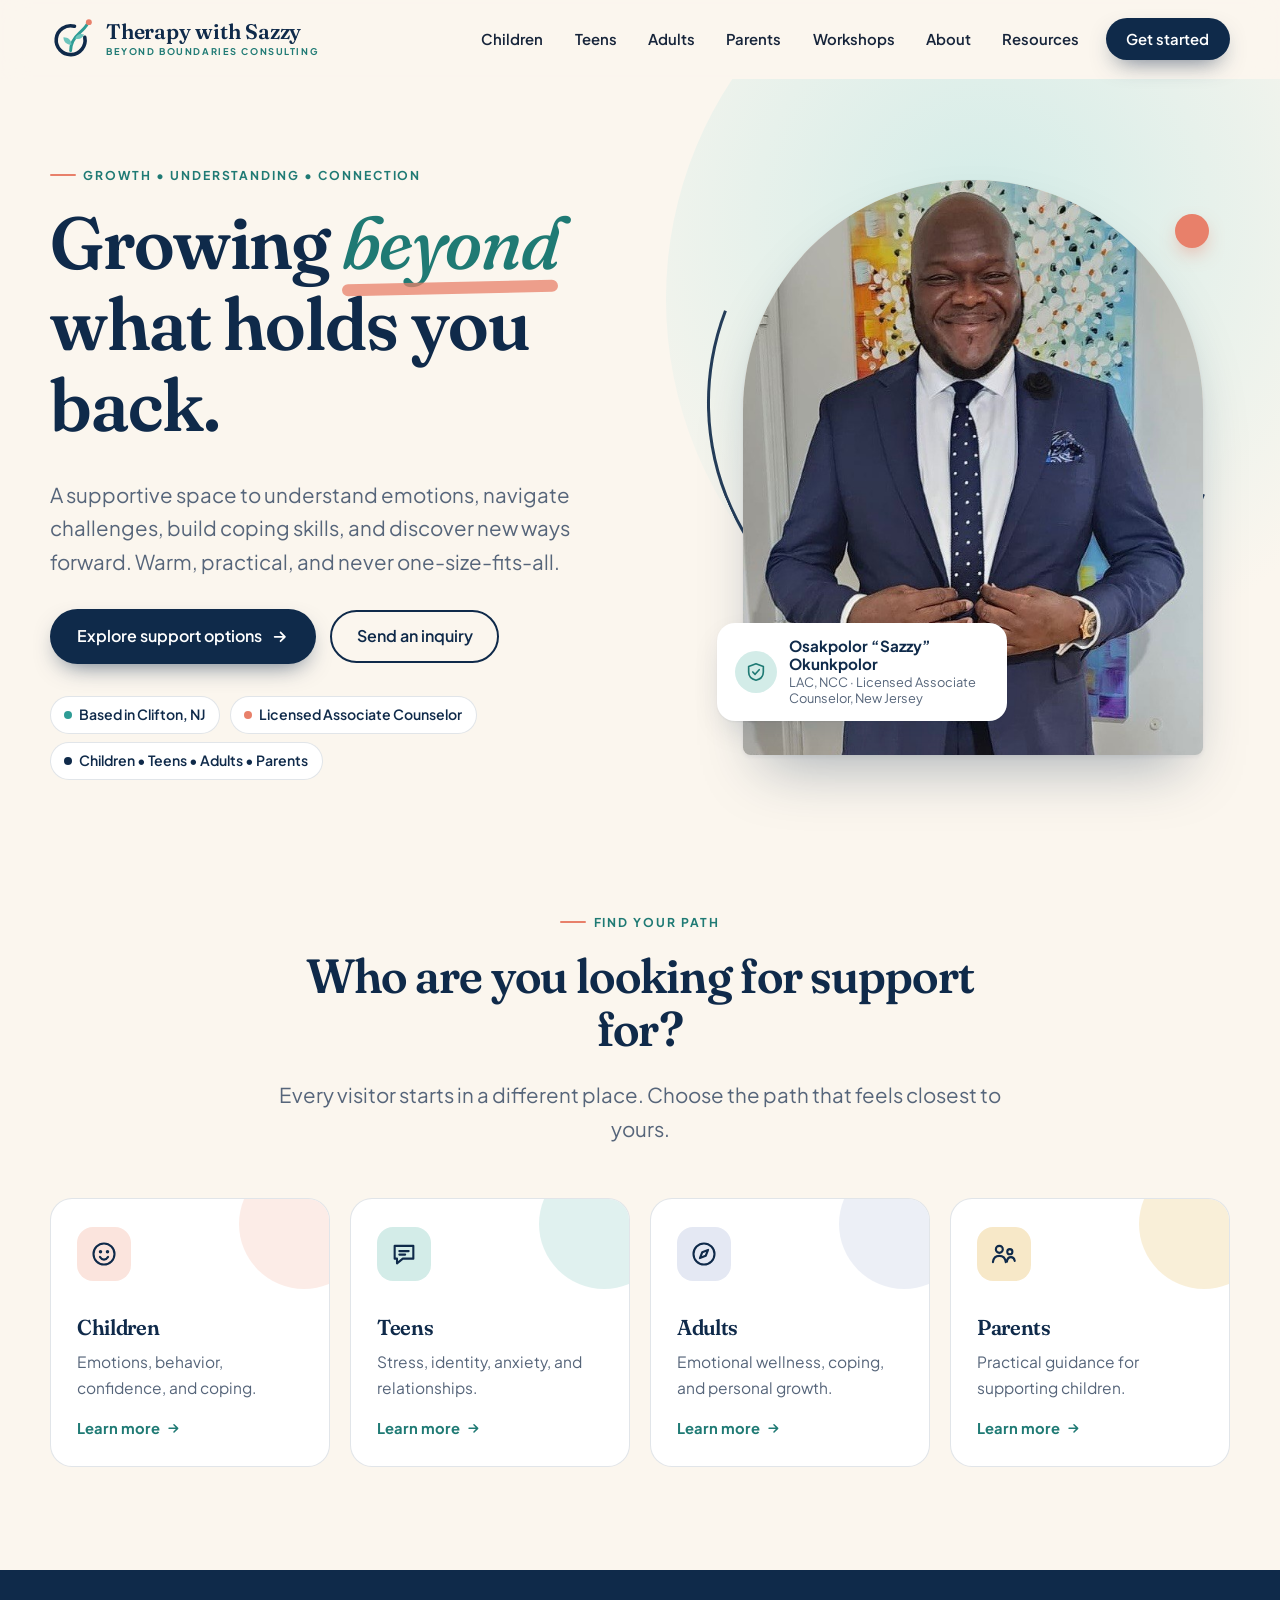
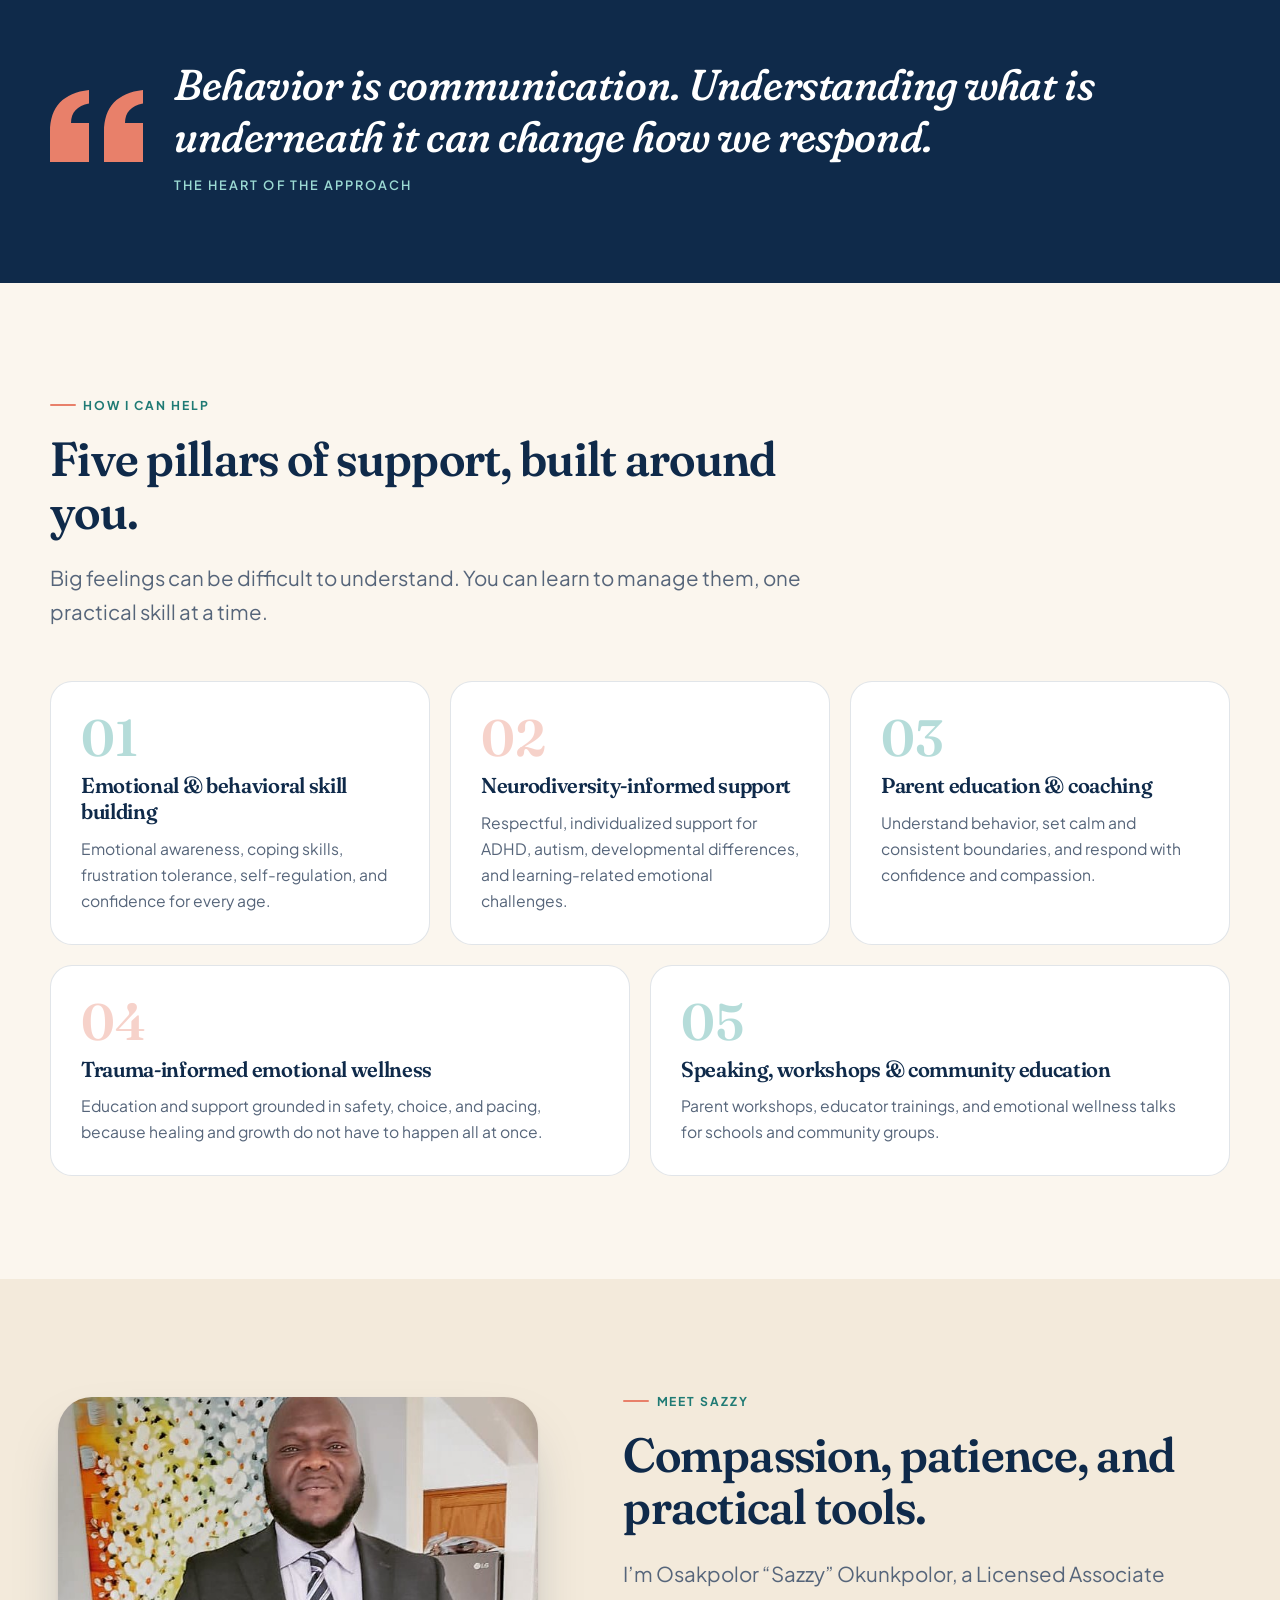
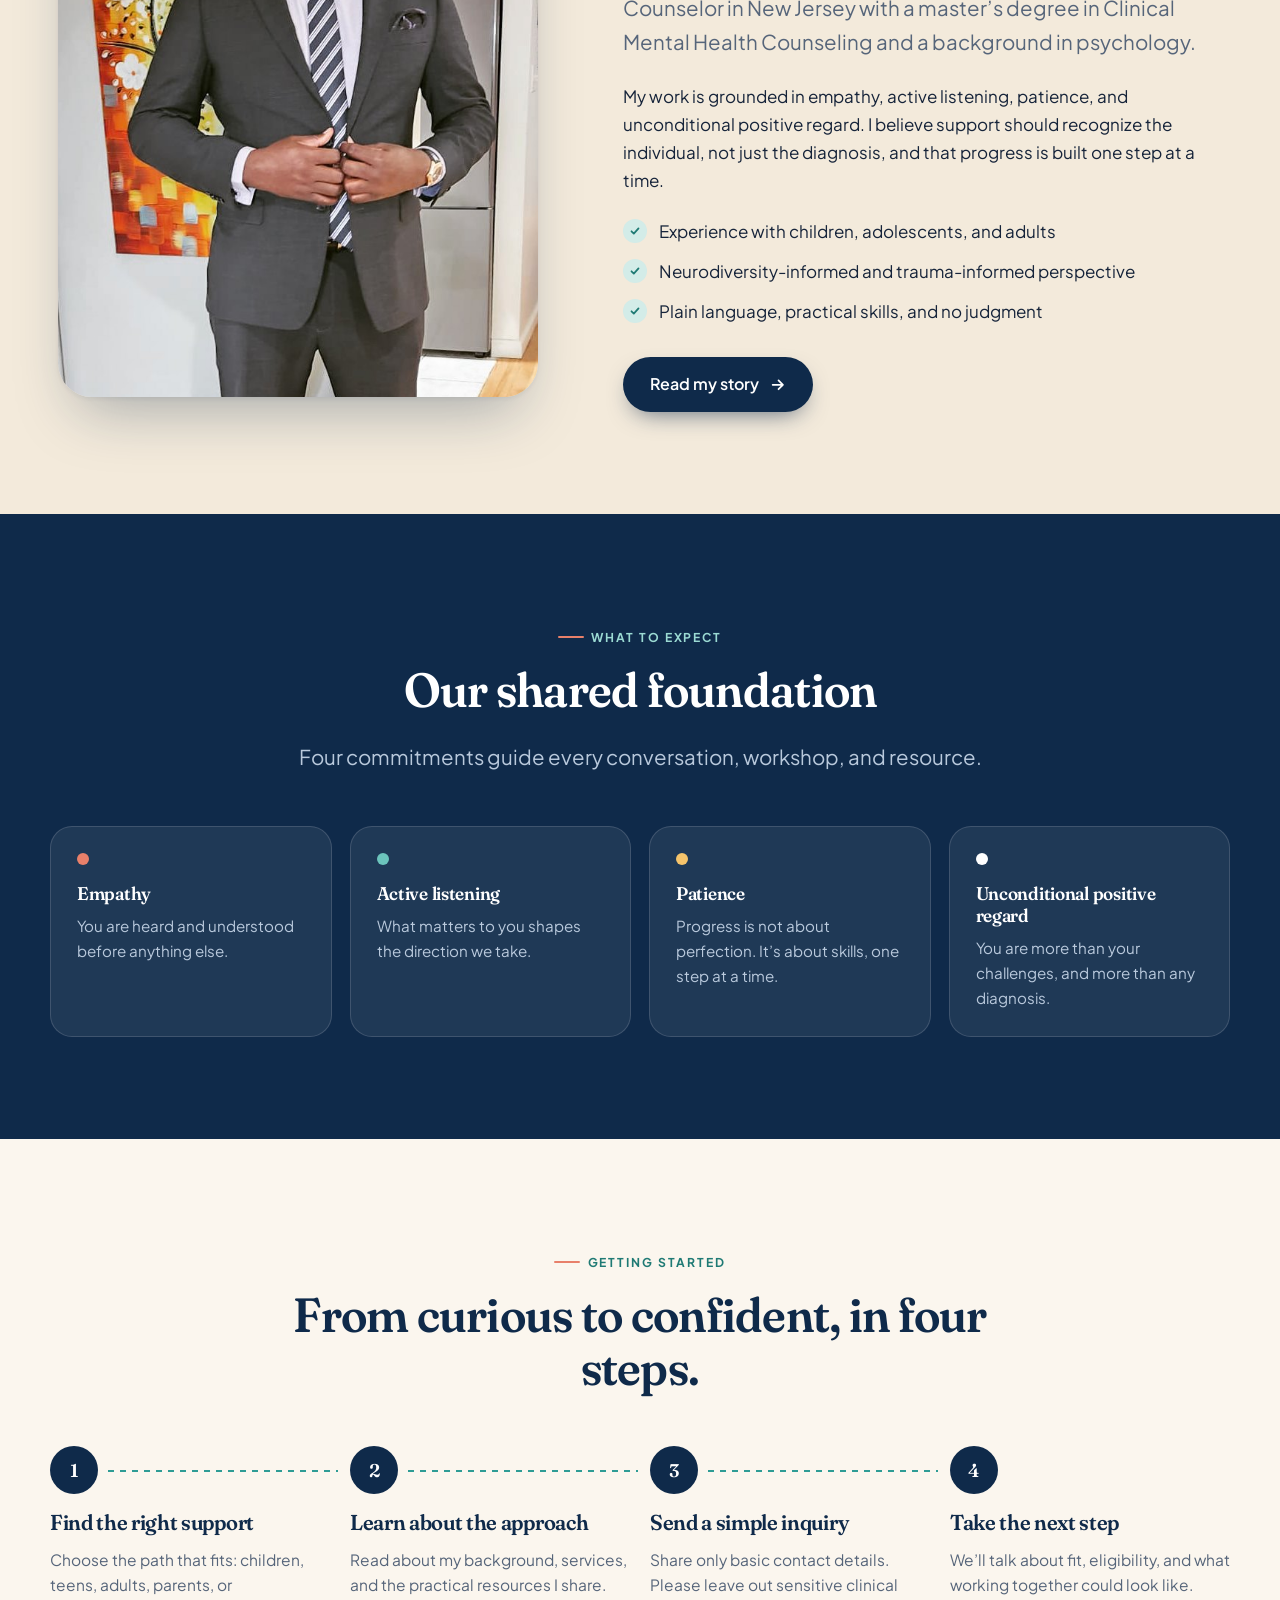
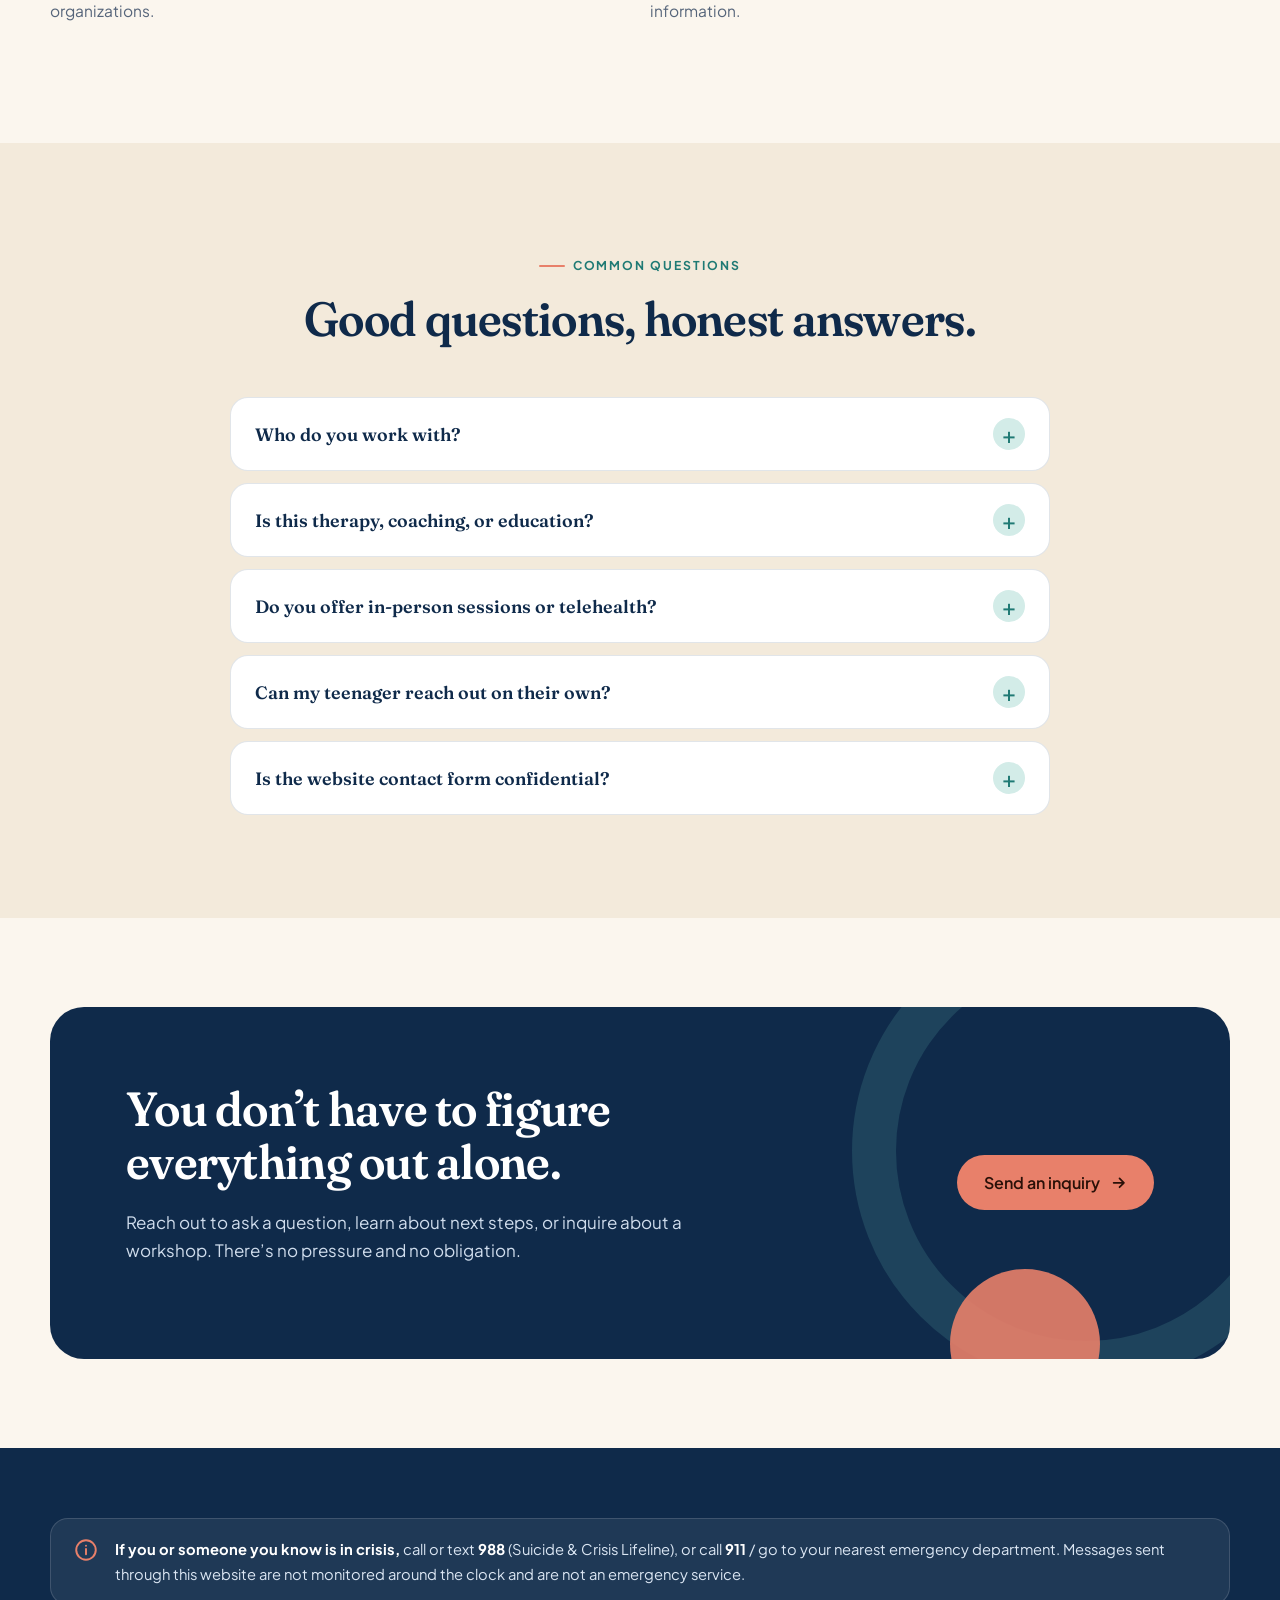
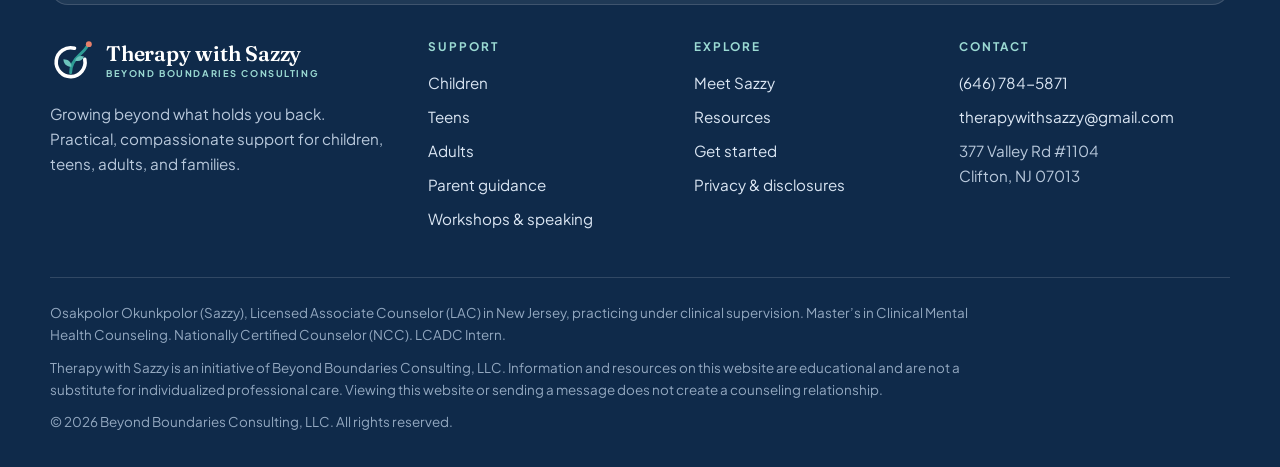
==== index.html @ 8f7264b0 "Initial site for Therapy with Sazzy Co-Authored-By: Claude Sonnet 5.5 <noreply@anthropic.com>" ====
<!doctype html>
<html lang="en">
<head>
<meta charset="utf-8">
<meta name="viewport" content="width=device-width,initial-scale=1">
<title>Therapy with Sazzy | Counseling & Emotional Wellness Support in New Jersey</title>
<meta name="description" content="Therapy with Sazzy offers warm, practical emotional wellness support for children, teens, adults, and parents in Clifton, New Jersey. Growing beyond what holds you back.">
<meta name="theme-color" content="#0F2A4A">
<link rel="canonical" href="https://therapywithsazzy.com/">
<meta property="og:type" content="website">
<meta property="og:site_name" content="Therapy with Sazzy">
<meta property="og:title" content="Therapy with Sazzy | Counseling & Emotional Wellness Support in New Jersey">
<meta property="og:description" content="Therapy with Sazzy offers warm, practical emotional wellness support for children, teens, adults, and parents in Clifton, New Jersey. Growing beyond what holds you back.">
<meta property="og:url" content="https://therapywithsazzy.com/">
<meta property="og:image" content="https://therapywithsazzy.com/assets/img/og-image.jpg">
<meta name="twitter:card" content="summary_large_image">
<link rel="icon" href="/favicon.svg" type="image/svg+xml">
<link rel="icon" href="/favicon.ico" sizes="48x48">
<link rel="apple-touch-icon" href="/assets/logo/apple-touch-icon.png">
<link rel="manifest" href="/site.webmanifest">
<link rel="preconnect" href="https://fonts.googleapis.com">
<link rel="preconnect" href="https://fonts.gstatic.com" crossorigin>
<link href="https://fonts.googleapis.com/css2?family=Fraunces:ital,opsz,wght,SOFT@0,9..144,500;0,9..144,600;1,9..144,500&family=Plus+Jakarta+Sans:wght@400;500;600;700&display=swap" rel="stylesheet">
<script>document.documentElement.classList.add("js")</script>
<link rel="stylesheet" href="/css/style.css">
<script type="application/ld+json">{
 "@context": "https://schema.org",
 "@type": "ProfessionalService",
 "name": "Therapy with Sazzy",
 "alternateName": "Beyond Boundaries Consulting, LLC",
 "url": "https://therapywithsazzy.com",
 "telephone": "+1-646-784-5871",
 "email": "therapywithsazzy@gmail.com",
 "description": "Counseling-informed emotional wellness support, parent guidance, and workshops for children, teens, adults, and families in New Jersey.",
 "address": {
  "@type": "PostalAddress",
  "streetAddress": "377 Valley Rd #1104",
  "addressLocality": "Clifton",
  "addressRegion": "NJ",
  "postalCode": "07013",
  "addressCountry": "US"
 },
 "areaServed": "New Jersey"
}</script>
</head>
<body>
<a class="skip" href="#main">Skip to content</a>
<header class="site-header">
  <div class="wrap nav">
    <a class="brand" href="/" aria-label="Therapy with Sazzy — home"><svg viewBox="0 0 64 64" aria-hidden="true"><path d="M50.6 29.6 A21 21 0 1 1 35.6 13.5" fill="none" stroke="currentColor" stroke-width="5.2" stroke-linecap="round"/><path d="M30 49 C30 39 34 31 43 23 C48 18.5 52 14.5 55 9" fill="none" stroke="#2E9C95" stroke-width="4.2" stroke-linecap="round"/><path d="M31.2 40.5 C24 40.5 19.5 36 19.5 29.5 C26.5 29.5 31.2 33.5 31.2 40.5Z" fill="#6CC4BC"/><path d="M36.5 31.5 C43 33 47.5 31 49.5 25.5 C43.5 23.5 38.5 25.5 36.5 31.5Z" fill="#6CC4BC"/><circle cx="56.5" cy="7.5" r="4.3" fill="#E8806A"/></svg><span class="brand-text"><span class="brand-name">Therapy with Sazzy</span><span class="brand-sub">Beyond Boundaries Consulting</span></span></a>
    <button class="menu-btn" aria-expanded="false" aria-controls="nav-links" aria-label="Open menu"><span></span><span></span><span></span></button>
    <ul class="nav-links" id="nav-links"><li><a href="/children.html">Children</a></li><li><a href="/teens.html">Teens</a></li><li><a href="/adults.html">Adults</a></li><li><a href="/parents.html">Parents</a></li><li><a href="/workshops.html">Workshops</a></li><li><a href="/about.html">About</a></li><li><a href="/resources.html">Resources</a></li><li><a class="btn btn-primary" href="/get-started.html">Get started</a></li></ul>
  </div>
</header>
<main id="main">
<section class="hero"><div class="wrap hero-grid">
  <div>
    <span class="eyebrow">Growth &bull; Understanding &bull; Connection</span>
    <h1>Growing <em class="hl">beyond</em> what holds you back.</h1>
    <p class="lead">A supportive space to understand emotions, navigate challenges, build coping skills, and discover new ways forward. Warm, practical, and never one-size-fits-all.</p>
    <div class="cta-row"><a class="btn btn-primary" href="#who">Explore support options <svg viewBox="0 0 24 24" fill="none" stroke="currentColor" stroke-width="2.4" stroke-linecap="round" stroke-linejoin="round" aria-hidden="true"><path d="M5 12h14M13 6l6 6-6 6"/></svg></a><a class="btn btn-ghost" href="/get-started.html">Send an inquiry</a></div>
    <div class="audience-line"><span class="chip"><i></i>Based in Clifton, NJ</span><span class="chip"><i></i>Licensed Associate Counselor</span><span class="chip"><i></i>Children &bull; Teens &bull; Adults &bull; Parents</span></div>
  </div>
  <div class="hero-art reveal">
    <div class="ring-deco"></div><div class="dot-deco"></div>
    <div class="arch"><img src="/assets/img/sazzy-portrait.jpg" width="597" height="759" alt="Sazzy, smiling warmly in a navy suit and polka-dot tie" fetchpriority="high"></div>
    <div class="float-card"><div class="badge"><svg viewBox="0 0 24 24" fill="none" stroke="currentColor" stroke-width="1.8" stroke-linecap="round" stroke-linejoin="round" aria-hidden="true"><path d="M12 3l8 3v6c0 4.5-3.2 7.8-8 9-4.8-1.2-8-4.5-8-9V6z"/><path d="M8.5 12l2.5 2.5 4.5-5"/></svg></div><div><strong>Osakpolor &ldquo;Sazzy&rdquo; Okunkpolor</strong><span>LAC, NCC &middot; Licensed Associate Counselor, New Jersey</span></div></div>
  </div>
</div></section>

<section class="section" id="who" style="padding-top:20px"><div class="wrap">
  <div class="section-head center reveal"><span class="eyebrow">Find your path</span><h2>Who are you looking for support for?</h2><p class="lead">Every visitor starts in a different place. Choose the path that feels closest to yours.</p></div>
  <div class="path-grid">
    <a class="path-card reveal" href="/children.html" style="--c:#fbe4dd"><div class="ic"><svg viewBox="0 0 24 24" fill="none" stroke="currentColor" stroke-width="1.8" stroke-linecap="round" stroke-linejoin="round" aria-hidden="true"><circle cx="12" cy="12" r="9"/><path d="M8.5 14.5c1 1.6 2.2 2.3 3.5 2.3s2.5-.7 3.5-2.3"/><circle cx="9" cy="10" r=".6" fill="currentColor"/><circle cx="15" cy="10" r=".6" fill="currentColor"/></svg></div><h3>Children</h3><p>Emotions, behavior, confidence, and coping.</p><span class="more">Learn more <svg viewBox="0 0 24 24" fill="none" stroke="currentColor" stroke-width="2.4" stroke-linecap="round" stroke-linejoin="round" aria-hidden="true"><path d="M5 12h14M13 6l6 6-6 6"/></svg></span></a>
    <a class="path-card reveal" style="--c:#d3ece8;--d:.08s" href="/teens.html"><div class="ic"><svg viewBox="0 0 24 24" fill="none" stroke="currentColor" stroke-width="1.8" stroke-linecap="round" stroke-linejoin="round" aria-hidden="true"><path d="M4 5h16v11H11l-5 4v-4H4z"/><path d="M8 9.5h8M8 12.5h5"/></svg></div><h3>Teens</h3><p>Stress, identity, anxiety, and relationships.</p><span class="more">Learn more <svg viewBox="0 0 24 24" fill="none" stroke="currentColor" stroke-width="2.4" stroke-linecap="round" stroke-linejoin="round" aria-hidden="true"><path d="M5 12h14M13 6l6 6-6 6"/></svg></span></a>
    <a class="path-card reveal" style="--c:#e4e8f3;--d:.16s" href="/adults.html"><div class="ic"><svg viewBox="0 0 24 24" fill="none" stroke="currentColor" stroke-width="1.8" stroke-linecap="round" stroke-linejoin="round" aria-hidden="true"><circle cx="12" cy="12" r="9"/><path d="M15.5 8.5l-2 5-5 2 2-5z"/></svg></div><h3>Adults</h3><p>Emotional wellness, coping, and personal growth.</p><span class="more">Learn more <svg viewBox="0 0 24 24" fill="none" stroke="currentColor" stroke-width="2.4" stroke-linecap="round" stroke-linejoin="round" aria-hidden="true"><path d="M5 12h14M13 6l6 6-6 6"/></svg></span></a>
    <a class="path-card reveal" style="--c:#f7e8c8;--d:.24s" href="/parents.html"><div class="ic"><svg viewBox="0 0 24 24" fill="none" stroke="currentColor" stroke-width="1.8" stroke-linecap="round" stroke-linejoin="round" aria-hidden="true"><circle cx="8" cy="8" r="3"/><circle cx="17" cy="10" r="2.2"/><path d="M2.5 19c.4-3.4 2.6-5.4 5.5-5.4s5.1 2 5.5 5.4M14.5 18.5c.3-2.3 1.5-3.8 3.5-3.8 1.6 0 2.8 1 3.2 3.2"/></svg></div><h3>Parents</h3><p>Practical guidance for supporting children.</p><span class="more">Learn more <svg viewBox="0 0 24 24" fill="none" stroke="currentColor" stroke-width="2.4" stroke-linecap="round" stroke-linejoin="round" aria-hidden="true"><path d="M5 12h14M13 6l6 6-6 6"/></svg></span></a>
  </div>
</div></section>

<section class="quote-band"><div class="wrap reveal"><svg class="q" viewBox="0 0 64 48" fill="currentColor" aria-hidden="true"><path d="M0 48V28C0 11 9 2 26 0v9c-8 1.5-12 6-12 13h12v26zM36 48V28C36 11 45 2 62 0v9c-8 1.5-12 6-12 13h12v26z"/></svg><div><blockquote>Behavior is communication. Understanding what is underneath it can change how we respond.</blockquote><cite>The heart of the approach</cite></div></div></section>

<section class="section"><div class="wrap">
  <div class="section-head reveal"><span class="eyebrow">How I can help</span><h2>Five pillars of support, built around you.</h2><p class="lead">Big feelings can be difficult to understand. You can learn to manage them, one practical skill at a time.</p></div>
  <div class="pillars">
    <div class="pillar reveal"><div class="num">01</div><h3>Emotional &amp; behavioral skill building</h3><p>Emotional awareness, coping skills, frustration tolerance, self-regulation, and confidence for every age.</p></div>
    <div class="pillar reveal" style="--d:.08s"><div class="num">02</div><h3>Neurodiversity-informed support</h3><p>Respectful, individualized support for ADHD, autism, developmental differences, and learning-related emotional challenges.</p></div>
    <div class="pillar reveal" style="--d:.16s"><div class="num">03</div><h3>Parent education &amp; coaching</h3><p>Understand behavior, set calm and consistent boundaries, and respond with confidence and compassion.</p></div>
    <div class="pillar reveal"><div class="num">04</div><h3>Trauma-informed emotional wellness</h3><p>Education and support grounded in safety, choice, and pacing, because healing and growth do not have to happen all at once.</p></div>
    <div class="pillar reveal" style="--d:.08s"><div class="num">05</div><h3>Speaking, workshops &amp; community education</h3><p>Parent workshops, educator trainings, and emotional wellness talks for schools and community groups.</p></div>
  </div>
</div></section>

<section class="section band-sand"><div class="wrap split">
  <div class="split-media reveal"><div class="frame-wrap"><div class="frame"><img src="/assets/img/sazzy-half.jpg" width="650" height="940" alt="Sazzy standing in a bright hallway, adjusting a charcoal suit jacket" loading="lazy"></div></div></div>
  <div class="reveal">
    <span class="eyebrow">Meet Sazzy</span>
    <h2>Compassion, patience, and practical tools.</h2>
    <p class="lead">I&rsquo;m Osakpolor &ldquo;Sazzy&rdquo; Okunkpolor, a Licensed Associate Counselor in New Jersey with a master&rsquo;s degree in Clinical Mental Health Counseling and a background in psychology.</p>
    <p>My work is grounded in empathy, active listening, patience, and unconditional positive regard. I believe support should recognize the individual, not just the diagnosis, and that progress is built one step at a time.</p>
    <ul class="tick-list"><li>Experience with children, adolescents, and adults</li><li>Neurodiversity-informed and trauma-informed perspective</li><li>Plain language, practical skills, and no judgment</li></ul>
    <a class="btn btn-primary" href="/about.html">Read my story <svg viewBox="0 0 24 24" fill="none" stroke="currentColor" stroke-width="2.4" stroke-linecap="round" stroke-linejoin="round" aria-hidden="true"><path d="M5 12h14M13 6l6 6-6 6"/></svg></a>
  </div>
</div></section>

<section class="section band-navy"><div class="wrap">
  <div class="section-head center reveal"><span class="eyebrow">What to expect</span><h2>Our shared foundation</h2><p class="lead">Four commitments guide every conversation, workshop, and resource.</p></div>
  <div class="values">
    <div class="value reveal"><div class="dotk"></div><h3>Empathy</h3><p>You are heard and understood before anything else.</p></div>
    <div class="value reveal" style="--d:.08s"><div class="dotk"></div><h3>Active listening</h3><p>What matters to you shapes the direction we take.</p></div>
    <div class="value reveal" style="--d:.16s"><div class="dotk"></div><h3>Patience</h3><p>Progress is not about perfection. It&rsquo;s about skills, one step at a time.</p></div>
    <div class="value reveal" style="--d:.24s"><div class="dotk"></div><h3>Unconditional positive regard</h3><p>You are more than your challenges, and more than any diagnosis.</p></div>
  </div>
</div></section>

<section class="section"><div class="wrap">
  <div class="section-head center reveal"><span class="eyebrow">Getting started</span><h2>From curious to confident, in four steps.</h2></div>
  <div class="steps">
    <div class="step reveal"><h3>Find the right support</h3><p>Choose the path that fits: children, teens, adults, parents, or organizations.</p></div>
    <div class="step reveal" style="--d:.08s"><h3>Learn about the approach</h3><p>Read about my background, services, and the practical resources I share.</p></div>
    <div class="step reveal" style="--d:.16s"><h3>Send a simple inquiry</h3><p>Share only basic contact details. Please leave out sensitive clinical information.</p></div>
    <div class="step reveal" style="--d:.24s"><h3>Take the next step</h3><p>We&rsquo;ll talk about fit, eligibility, and what working together could look like.</p></div>
  </div>
</div></section>

<section class="section band-sand"><div class="wrap">
  <div class="section-head center reveal"><span class="eyebrow">Common questions</span><h2>Good questions, honest answers.</h2></div>
  <div class="faq"><details class="reveal"><summary>Who do you work with?</summary><p>Children, adolescents, adults, and parents, plus schools and community groups interested in workshops. Availability depends on the service and on what I am currently authorized to offer, so please ask during your inquiry.</p></details><details class="reveal"><summary>Is this therapy, coaching, or education?</summary><p>It depends on the service. Clinical counseling services are offered only within my licensure and supervision requirements. Parent coaching, workshops, speaking, and downloadable resources are educational. Each page and inquiry will make clear which is which.</p></details><details class="reveal"><summary>Do you offer in-person sessions or telehealth?</summary><p>Service format, fees, and insurance information are confirmed when we connect. Send an inquiry and I will let you know exactly what is available.</p></details><details class="reveal"><summary>Can my teenager reach out on their own?</summary><p>For minors, parent or guardian involvement and consent are required. Confidentiality and its limits are explained clearly to both teens and parents.</p></details><details class="reveal"><summary>Is the website contact form confidential?</summary><p>Please treat it like ordinary email: share only your name, contact details, and the type of support you are looking for. Do not include sensitive clinical details. Secure channels are used for clinical communication.</p></details></div>
</div></section>
<section class="cta"><div class="wrap"><div class="cta-card reveal">
  <div><h2>You don&rsquo;t have to figure everything out alone.</h2><p>Reach out to ask a question, learn about next steps, or inquire about a workshop. There&rsquo;s no pressure and no obligation.</p></div>
  <div class="cta-row"><a class="btn btn-coral" href="/get-started.html">Send an inquiry <svg viewBox="0 0 24 24" fill="none" stroke="currentColor" stroke-width="2.4" stroke-linecap="round" stroke-linejoin="round" aria-hidden="true"><path d="M5 12h14M13 6l6 6-6 6"/></svg></a></div>
</div></div></section>
</main>
<footer class="site-footer">
  <div class="wrap">
    <div class="crisis"><svg viewBox="0 0 24 24" fill="none" stroke="currentColor" stroke-width="1.8" stroke-linecap="round" stroke-linejoin="round" aria-hidden="true"><circle cx="12" cy="12" r="9"/><path d="M12 11v5M12 8v.01"/></svg><p><strong>If you or someone you know is in crisis,</strong> call or text <strong>988</strong> (Suicide &amp; Crisis Lifeline), or call <strong>911</strong> / go to your nearest emergency department. Messages sent through this website are not monitored around the clock and are not an emergency service.</p></div>
    <div class="foot-grid">
      <div class="foot-brand">
        <a class="brand" href="/"><svg viewBox="0 0 64 64" aria-hidden="true"><path d="M50.6 29.6 A21 21 0 1 1 35.6 13.5" fill="none" stroke="currentColor" stroke-width="5.2" stroke-linecap="round"/><path d="M30 49 C30 39 34 31 43 23 C48 18.5 52 14.5 55 9" fill="none" stroke="#2E9C95" stroke-width="4.2" stroke-linecap="round"/><path d="M31.2 40.5 C24 40.5 19.5 36 19.5 29.5 C26.5 29.5 31.2 33.5 31.2 40.5Z" fill="#6CC4BC"/><path d="M36.5 31.5 C43 33 47.5 31 49.5 25.5 C43.5 23.5 38.5 25.5 36.5 31.5Z" fill="#6CC4BC"/><circle cx="56.5" cy="7.5" r="4.3" fill="#E8806A"/></svg><span class="brand-text"><span class="brand-name">Therapy with Sazzy</span><span class="brand-sub">Beyond Boundaries Consulting</span></span></a>
        <p>Growing beyond what holds you back. Practical, compassionate support for children, teens, adults, and families.</p>
      </div>
      <div><h4>Support</h4><ul><li><a href="/children.html">Children</a></li><li><a href="/teens.html">Teens</a></li><li><a href="/adults.html">Adults</a></li><li><a href="/parents.html">Parent guidance</a></li><li><a href="/workshops.html">Workshops &amp; speaking</a></li></ul></div>
      <div><h4>Explore</h4><ul><li><a href="/about.html">Meet Sazzy</a></li><li><a href="/resources.html">Resources</a></li><li><a href="/get-started.html">Get started</a></li><li><a href="/privacy.html">Privacy &amp; disclosures</a></li></ul></div>
      <div><h4>Contact</h4><ul><li><a href="tel:+16467845871">(646) 784-5871</a></li><li><a href="mailto:therapywithsazzy@gmail.com">therapywithsazzy@gmail.com</a></li><li>377 Valley Rd #1104<br>Clifton, NJ 07013</li></ul></div>
    </div>
    <div class="legal">
      <p>Osakpolor Okunkpolor (Sazzy), Licensed Associate Counselor (LAC) in New Jersey, practicing under clinical supervision. Master&rsquo;s in Clinical Mental Health Counseling. Nationally Certified Counselor (NCC). LCADC Intern.</p>
      <p>Therapy with Sazzy is an initiative of Beyond Boundaries Consulting, LLC. Information and resources on this website are educational and are not a substitute for individualized professional care. Viewing this website or sending a message does not create a counseling relationship.</p>
      <p>&copy; <span id="yr">2026</span> Beyond Boundaries Consulting, LLC. All rights reserved.</p>
    </div>
  </div>
</footer>
<script src="/js/main.js" defer></script>
<script>document.getElementById('yr').textContent=new Date().getFullYear()</script>
</body>
</html>
---- css/style.css ----
/* Therapy with Sazzy — brand: deep blue, soft teal, warm cream, muted coral */
:root{
  --navy:#0F2A4A; --navy-2:#183c66; --teal:#2E9C95; --teal-deep:#1f7a74; --teal-soft:#d3ece8;
  --cream:#FBF6EE; --sand:#F3EADB; --coral:#E8806A; --coral-deep:#c9604a; --coral-soft:#fbe4dd;
  --ink:#16243a; --muted:#56657a; --line:rgba(15,42,74,.12); --white:#fff;
  --radius:22px; --radius-lg:34px;
  --shadow:0 1px 2px rgba(15,42,74,.06),0 12px 32px -8px rgba(15,42,74,.16);
  --shadow-lg:0 2px 4px rgba(15,42,74,.06),0 30px 60px -20px rgba(15,42,74,.35);
  --font-display:"Fraunces",Georgia,"Times New Roman",serif;
  --font-body:"Plus Jakarta Sans",system-ui,-apple-system,"Segoe UI",Roboto,sans-serif;
  --max:1180px;
}
*{box-sizing:border-box}
html{scroll-behavior:smooth;-webkit-text-size-adjust:100%}
body{margin:0;background:var(--cream);color:var(--ink);font-family:var(--font-body);font-size:17px;line-height:1.65;-webkit-font-smoothing:antialiased;overflow-x:hidden}
img,svg{max-width:100%;display:block}
a{color:var(--teal-deep);text-underline-offset:3px}
a:hover{color:var(--navy)}
:focus-visible{outline:3px solid var(--coral);outline-offset:3px;border-radius:6px}
.skip{position:absolute;left:-999px;top:8px;background:var(--navy);color:#fff;padding:10px 16px;border-radius:10px;z-index:200}
.skip:focus{left:12px}
.wrap{width:min(100% - 40px,var(--max));margin-inline:auto}
h1,h2,h3,h4{font-family:var(--font-display);color:var(--navy);line-height:1.1;margin:0 0 .5em;font-weight:600;letter-spacing:-.015em;font-variation-settings:"SOFT" 50,"opsz" 72}
h1{font-size:clamp(2.5rem,6vw,4.6rem)}
h2{font-size:clamp(1.9rem,4vw,3rem)}
h3{font-size:1.35rem;line-height:1.2}
p{margin:0 0 1.1em}
.lead{font-size:clamp(1.1rem,1.6vw,1.3rem);color:var(--muted);max-width:56ch}
.eyebrow{display:inline-flex;align-items:center;gap:.6em;font-size:.76rem;font-weight:700;letter-spacing:.16em;text-transform:uppercase;color:var(--teal-deep);margin-bottom:1.1rem}
.eyebrow::before{content:"";width:26px;height:2px;background:var(--coral);border-radius:2px}
em.hl{font-style:italic;font-weight:500;color:var(--teal-deep);position:relative;white-space:nowrap}
em.hl::after{content:"";position:absolute;left:0;right:0;bottom:-.08em;height:.16em;background:var(--coral);opacity:.75;border-radius:99px;transform:rotate(-1.2deg)}

/* Buttons */
.btn{display:inline-flex;align-items:center;gap:.6em;font:600 1rem/1 var(--font-body);padding:1.05em 1.55em;border-radius:99px;border:2px solid transparent;text-decoration:none;cursor:pointer;transition:transform .2s,box-shadow .2s,background .2s,color .2s}
.btn svg{width:1.1em;height:1.1em;transition:transform .2s}
.btn:hover svg{transform:translateX(4px)}
.btn-primary{background:var(--navy);color:#fff;box-shadow:0 10px 24px -10px rgba(15,42,74,.7)}
.btn-primary:hover{background:var(--navy-2);color:#fff;transform:translateY(-2px)}
.btn-coral{background:var(--coral);color:#2a1008}
.btn-coral:hover{background:#f08f7a;color:#2a1008;transform:translateY(-2px)}
.btn-ghost{border-color:var(--navy);color:var(--navy);background:transparent}
.btn-ghost:hover{background:var(--navy);color:#fff}
.btn-light{background:var(--cream);color:var(--navy)}
.btn-light:hover{background:#fff;color:var(--navy);transform:translateY(-2px)}

/* Header */
.site-header{position:sticky;top:0;z-index:100;background:rgba(251,246,238,.82);backdrop-filter:saturate(1.4) blur(14px);-webkit-backdrop-filter:saturate(1.4) blur(14px);border-bottom:1px solid transparent;transition:border-color .3s,box-shadow .3s}
.site-header.scrolled{border-color:var(--line);box-shadow:0 8px 24px -16px rgba(15,42,74,.35)}
.nav{display:flex;align-items:center;justify-content:space-between;gap:20px;height:78px}
.brand{display:flex;align-items:center;gap:12px;text-decoration:none;color:var(--navy)}
.brand svg{width:44px;height:44px;flex:none}
.brand-text{display:flex;flex-direction:column;line-height:1}
.brand-name{white-space:nowrap;font-family:var(--font-display);font-weight:600;font-size:1.32rem;letter-spacing:-.01em}
.brand-sub{font-size:.58rem;font-weight:700;letter-spacing:.17em;text-transform:uppercase;color:var(--teal-deep);margin-top:5px}
.nav-links{display:flex;align-items:center;gap:6px;list-style:none;margin:0;padding:0}
.nav-links a{display:block;padding:.55em .85em;border-radius:99px;color:var(--ink);font-weight:600;font-size:.93rem;text-decoration:none;transition:background .2s,color .2s}
.nav-links a:hover{background:var(--sand);color:var(--navy)}
.nav-links a[aria-current="page"]{color:var(--teal-deep);background:var(--teal-soft)}
.nav-links .btn{padding:.8em 1.25em;font-size:.93rem;margin-left:8px;color:#fff}
.nav-links .btn:hover{background:var(--navy-2);color:#fff}
.menu-btn{display:none;width:48px;height:48px;border-radius:50%;border:1.5px solid var(--line);background:#fff;cursor:pointer;align-items:center;justify-content:center;flex-direction:column;gap:5px;padding:0}
.menu-btn span{width:20px;height:2px;background:var(--navy);border-radius:2px;transition:transform .25s,opacity .25s}
.menu-btn[aria-expanded="true"] span:nth-child(1){transform:translateY(7px) rotate(45deg)}
.menu-btn[aria-expanded="true"] span:nth-child(2){opacity:0}
.menu-btn[aria-expanded="true"] span:nth-child(3){transform:translateY(-7px) rotate(-45deg)}

/* Hero */
.hero{position:relative;padding:clamp(36px,6vw,76px) 0 clamp(60px,8vw,110px);overflow:hidden}
.hero::before{content:"";position:absolute;right:-14%;top:-22%;width:62vw;height:62vw;max-width:820px;max-height:820px;border-radius:50%;background:radial-gradient(circle at 40% 40%,var(--teal-soft),rgba(211,236,232,0) 68%);z-index:0}
.hero-grid{position:relative;z-index:1;display:grid;grid-template-columns:1.08fr .92fr;gap:clamp(30px,5vw,80px);align-items:center}
.hero h1{margin-bottom:.45em}
.hero .lead{margin-bottom:1.8rem}
.cta-row{display:flex;flex-wrap:wrap;gap:14px;align-items:center}
.audience-line{margin-top:2rem;display:flex;flex-wrap:wrap;gap:8px 10px;align-items:center;font-size:.92rem;color:var(--muted);font-weight:600}
.chip{display:inline-flex;align-items:center;gap:.5em;background:#fff;border:1px solid var(--line);padding:.45em .95em;border-radius:99px;color:var(--navy);font-size:.88rem;font-weight:600}
.chip i{width:8px;height:8px;border-radius:50%;background:var(--teal)}
.chip:nth-child(2) i{background:var(--coral)}
.chip:nth-child(3) i{background:var(--navy)}
.hero-art{position:relative;justify-self:center;width:min(100%,460px)}
.arch{position:relative;aspect-ratio:4/5;border-radius:999px 999px var(--radius-lg) var(--radius-lg);overflow:hidden;box-shadow:var(--shadow-lg);background:var(--sand)}
.arch img{width:100%;height:100%;object-fit:cover;object-position:50% 12%}
.ring-deco{position:absolute;z-index:-1;width:112%;aspect-ratio:1;left:-8%;top:-6%;border-radius:50%;border:3px solid var(--navy);border-right-color:transparent;border-top-color:transparent;transform:rotate(-24deg);opacity:.9}
.dot-deco{position:absolute;width:34px;height:34px;border-radius:50%;background:var(--coral);right:-6px;top:6%;box-shadow:0 8px 20px -6px rgba(232,128,106,.8)}
.float-card{position:absolute;left:-26px;bottom:34px;background:#fff;border-radius:18px;padding:14px 18px;box-shadow:var(--shadow);display:flex;gap:12px;align-items:center;max-width:290px}
.float-card .badge{width:42px;height:42px;border-radius:50%;background:var(--teal-soft);display:grid;place-items:center;flex:none}
.float-card .badge svg{width:22px;height:22px;color:var(--teal-deep)}
.float-card strong{display:block;font-size:.95rem;color:var(--navy);line-height:1.2}
.float-card span{font-size:.8rem;color:var(--muted);line-height:1.3;display:block}

/* Generic sections */
section{position:relative}
.section{padding:clamp(60px,8vw,110px) 0}
.section-head{max-width:760px;margin-bottom:clamp(30px,4vw,54px)}
.section-head.center{margin-inline:auto;text-align:center}
.section-head.center .lead{margin-inline:auto}
.band-sand{background:var(--sand)}
.band-navy{background:var(--navy);color:#dbe6f3}
.band-navy h2,.band-navy h3{color:#fff}
.band-navy .eyebrow{color:#9bdad3}
.band-navy .lead{color:#b9c9dc}

/* Pathway cards */
.path-grid{display:grid;grid-template-columns:repeat(4,1fr);gap:20px}
.path-card{position:relative;display:flex;flex-direction:column;background:#fff;border-radius:var(--radius);padding:28px 26px 26px;text-decoration:none;color:var(--ink);border:1px solid var(--line);transition:transform .3s,box-shadow .3s;overflow:hidden;min-height:260px}
.path-card::after{content:"";position:absolute;right:-40px;top:-40px;width:130px;height:130px;border-radius:50%;background:var(--c,var(--teal-soft));opacity:.7;transition:transform .5s}
.path-card:hover{transform:translateY(-6px);box-shadow:var(--shadow);color:var(--ink)}
.path-card:hover::after{transform:scale(1.5)}
.path-card .ic{position:relative;z-index:1;width:54px;height:54px;border-radius:16px;background:var(--c,var(--teal-soft));display:grid;place-items:center;margin-bottom:auto;color:var(--navy)}
.path-card .ic svg{width:28px;height:28px}
.path-card h3{margin:34px 0 8px;position:relative;z-index:1}
.path-card p{color:var(--muted);font-size:.97rem;margin:0 0 16px;position:relative;z-index:1}
.more{font-weight:700;font-size:.92rem;color:var(--teal-deep);display:inline-flex;gap:.4em;align-items:center;position:relative;z-index:1}
.more svg{width:1em;height:1em;transition:transform .2s}
.path-card:hover .more svg{transform:translateX(4px)}

/* Quote band */
.quote-band{padding:clamp(54px,7vw,90px) 0;background:var(--navy);color:#fff;overflow:hidden}
.quote-band .wrap{display:grid;grid-template-columns:auto 1fr;gap:28px;align-items:center}
.quote-band svg.q{width:clamp(54px,8vw,96px);color:var(--coral)}
.quote-band blockquote{margin:0;font-family:var(--font-display);font-size:clamp(1.6rem,3.6vw,2.7rem);line-height:1.2;font-weight:500;font-style:italic;letter-spacing:-.01em;font-variation-settings:"SOFT" 100,"opsz" 72}
.quote-band cite{display:block;margin-top:14px;font:600 .8rem var(--font-body);letter-spacing:.16em;text-transform:uppercase;color:#9bdad3;font-style:normal}

/* Pillars */
.pillars{display:grid;grid-template-columns:repeat(6,1fr);gap:20px}
.pillar{grid-column:span 2;background:#fff;border-radius:var(--radius);padding:30px;border:1px solid var(--line);position:relative;overflow:hidden}
.pillar:nth-child(4),.pillar:nth-child(5){grid-column:span 3}
.pillar .num{font-family:var(--font-display);font-size:3.2rem;line-height:1;color:var(--teal);opacity:.35;font-weight:600;margin-bottom:10px}
.pillar:nth-child(even) .num{color:var(--coral)}
.pillar p{color:var(--muted);margin:0;font-size:.98rem}

/* Split sections */
.split{display:grid;grid-template-columns:.9fr 1.1fr;gap:clamp(30px,6vw,90px);align-items:center}
.split.rev{grid-template-columns:1.1fr .9fr}
.split.rev .split-media{order:2}
.frame{position:relative;border-radius:var(--radius-lg);overflow:hidden;box-shadow:var(--shadow-lg);aspect-ratio:4/5;background:var(--sand)}
.frame img{width:100%;height:100%;object-fit:cover;object-position:50% 18%}
.frame-wrap{position:relative;max-width:480px;margin-inline:auto}
.frame-wrap::before{content:"";position:absolute;inset:auto -22px -22px auto;width:70%;height:70%;border-radius:var(--radius-lg);background:var(--coral-soft);z-index:-1}
.frame-wrap::after{content:"";position:absolute;left:-18px;top:-18px;width:90px;height:90px;border-radius:50%;border:3px solid var(--teal);z-index:-1}
.tick-list{list-style:none;padding:0;margin:1.4rem 0 2rem;display:grid;gap:12px}
.tick-list li{display:flex;gap:12px;align-items:flex-start}
.tick-list li::before{content:"";flex:none;width:24px;height:24px;margin-top:2px;border-radius:50%;background:var(--teal-soft) url("data:image/svg+xml,%3Csvg xmlns='http://www.w3.org/2000/svg' viewBox='0 0 24 24' fill='none' stroke='%231f7a74' stroke-width='3' stroke-linecap='round' stroke-linejoin='round'%3E%3Cpath d='M6 12.5l4 4 8-9'/%3E%3C/svg%3E") center/14px no-repeat}

/* Values */
.values{display:grid;grid-template-columns:repeat(4,1fr);gap:18px}
.value{padding:26px;border-radius:var(--radius);background:rgba(255,255,255,.07);border:1px solid rgba(255,255,255,.14)}
.value h3{font-size:1.15rem;margin-bottom:.4em}
.value p{margin:0;font-size:.95rem;color:#b9c9dc}
.value .dotk{width:12px;height:12px;border-radius:50%;background:var(--coral);margin-bottom:18px}
.value:nth-child(2) .dotk{background:#6CC4BC}.value:nth-child(3) .dotk{background:#f5c46b}.value:nth-child(4) .dotk{background:#fff}

/* Steps */
.steps{display:grid;grid-template-columns:repeat(4,1fr);gap:20px;counter-reset:s}
.step{position:relative;padding-top:64px}
.step::before{counter-increment:s;content:counter(s);position:absolute;top:0;left:0;width:48px;height:48px;border-radius:50%;background:var(--navy);color:#fff;display:grid;place-items:center;font:600 1.15rem var(--font-display)}
.step::after{content:"";position:absolute;top:24px;left:58px;right:-8px;height:2px;background:repeating-linear-gradient(90deg,var(--teal) 0 6px,transparent 6px 12px)}
.step:last-child::after{display:none}
.step p{color:var(--muted);font-size:.97rem}

/* FAQ */
.faq{max-width:820px;margin-inline:auto;display:grid;gap:12px}
.faq details{background:#fff;border:1px solid var(--line);border-radius:18px;padding:0 24px;transition:box-shadow .2s}
.faq details[open]{box-shadow:var(--shadow)}
.faq summary{cursor:pointer;list-style:none;padding:20px 0;font:600 1.12rem var(--font-display);color:var(--navy);display:flex;justify-content:space-between;align-items:center;gap:20px}
.faq summary::-webkit-details-marker{display:none}
.faq summary::after{content:"+";flex:none;width:32px;height:32px;border-radius:50%;background:var(--teal-soft);color:var(--teal-deep);display:grid;place-items:center;font:500 1.4rem/1 var(--font-body);transition:transform .25s,background .25s}
.faq details[open] summary::after{transform:rotate(45deg);background:var(--coral-soft);color:var(--coral-deep)}
.faq details p{color:var(--muted);padding-bottom:6px}

/* CTA */
.cta{padding:clamp(50px,7vw,90px) 0}
.cta-card{position:relative;overflow:hidden;background:var(--navy);border-radius:var(--radius-lg);padding:clamp(36px,6vw,76px);display:grid;grid-template-columns:1.3fr .7fr;gap:30px;align-items:center;color:#cfdcec}
.cta-card h2{color:#fff;margin-bottom:.4em}
.cta-card p{max-width:52ch}
.cta-card::before{content:"";position:absolute;right:-90px;top:-90px;width:380px;height:380px;border-radius:50%;border:44px solid rgba(108,196,188,.16)}
.cta-card::after{content:"";position:absolute;right:130px;bottom:-60px;width:150px;height:150px;border-radius:50%;background:rgba(232,128,106,.9)}
.cta-card .cta-row{justify-content:flex-end;position:relative;z-index:1}
.cta-card>div:first-child{position:relative;z-index:1}

/* Inner page hero */
.page-hero{position:relative;padding:clamp(44px,6vw,84px) 0 clamp(40px,5vw,70px);overflow:hidden}
.page-hero::before{content:"";position:absolute;right:-8%;top:-60%;width:560px;height:560px;border-radius:50%;background:radial-gradient(circle,var(--c,var(--teal-soft)),transparent 68%)}
.page-hero .wrap{position:relative}
.crumbs{font-size:.85rem;color:var(--muted);margin-bottom:1.4rem;font-weight:600}
.crumbs a{color:var(--muted);text-decoration:none}.crumbs a:hover{color:var(--navy)}
.page-hero h1{font-size:clamp(2.3rem,5vw,3.9rem);max-width:17ch}
.page-hero .lead{margin-bottom:1.6rem}
.page-hero .msg{display:inline-block;margin:.2rem 0 1.6rem;max-width:58ch;font-family:var(--font-display);font-style:italic;font-size:1.25rem;line-height:1.45;color:var(--navy);padding:6px 0 6px 20px;border-left:4px solid var(--coral)}
.hero-photo{display:none}

/* Topic cards */
.topics{display:grid;grid-template-columns:repeat(3,1fr);gap:18px}
.topic{background:#fff;border:1px solid var(--line);border-radius:var(--radius);padding:26px;transition:transform .25s,box-shadow .25s}
.topic:hover{transform:translateY(-4px);box-shadow:var(--shadow)}
.topic .dotk{width:12px;height:12px;border-radius:50%;background:var(--teal);margin-bottom:16px}
.topic:nth-child(3n+2) .dotk{background:var(--coral)}
.topic:nth-child(3n) .dotk{background:var(--navy)}
.topic h3{font-size:1.15rem;margin-bottom:.4em}
.topic p{margin:0;color:var(--muted);font-size:.96rem}

.callout{background:var(--teal-soft);border-radius:var(--radius);padding:26px 30px;display:flex;gap:18px;align-items:flex-start;font-size:.97rem}
.callout.coral{background:var(--coral-soft)}
.callout svg{flex:none;width:28px;height:28px;color:var(--teal-deep);margin-top:2px}
.callout.coral svg{color:var(--coral-deep)}
.callout p{margin:0}

/* Feelings widget */
.feelings{background:#fff;border-radius:var(--radius-lg);padding:clamp(24px,4vw,48px);border:1px solid var(--line);box-shadow:var(--shadow)}
.feel-grid{display:grid;grid-template-columns:repeat(5,1fr);gap:12px;margin:1.6rem 0}
.feel{border:2px solid transparent;background:var(--cream);border-radius:20px;padding:16px 8px 12px;cursor:pointer;font:600 .95rem var(--font-body);color:var(--navy);display:flex;flex-direction:column;align-items:center;gap:8px;transition:transform .2s,border-color .2s,background .2s}
.feel svg{width:64px;height:64px}
.feel:hover{transform:translateY(-4px)}
.feel[aria-pressed="true"]{border-color:var(--navy);background:#fff;box-shadow:var(--shadow)}
.feel-result{min-height:130px;border-radius:20px;background:var(--navy);color:#dbe6f3;padding:26px 28px;display:grid;gap:6px;align-content:center}
.feel-result h3{color:#fff;margin:0}
.feel-result p{margin:0}
.feel-result ul{margin:6px 0 0;padding-left:1.2em}
.feel-result li{margin-bottom:4px}
.small-note{font-size:.84rem;color:var(--muted);margin-top:14px}

/* Resources */
.toolkits{display:grid;grid-template-columns:repeat(2,1fr);gap:22px}
.toolkit{background:#fff;border:1px solid var(--line);border-radius:var(--radius-lg);padding:34px;position:relative;overflow:hidden}
.toolkit::before{content:"";position:absolute;right:-30px;top:-30px;width:120px;height:120px;border-radius:50%;background:var(--c,var(--teal-soft))}
.toolkit .tag{position:relative;display:inline-block;background:var(--sand);color:var(--navy);font-size:.72rem;font-weight:700;letter-spacing:.12em;text-transform:uppercase;padding:.4em .9em;border-radius:99px;margin-bottom:14px}
.toolkit h3{font-size:1.5rem;position:relative}
.toolkit ul{margin:12px 0 0;padding-left:1.15em;color:var(--muted)}
.toolkit li{margin-bottom:6px}

/* Contact */
.contact-grid{display:grid;grid-template-columns:.85fr 1.15fr;gap:clamp(28px,5vw,70px);align-items:start}
.contact-card{background:var(--navy);color:#cfdcec;border-radius:var(--radius-lg);padding:36px;position:sticky;top:104px}
.contact-card h3{color:#fff}
.contact-card a{color:#fff;font-weight:600}
.contact-card dl{margin:1.4rem 0 0;display:grid;gap:18px}
.contact-card dt{font-size:.72rem;font-weight:700;letter-spacing:.16em;text-transform:uppercase;color:#9bdad3;margin-bottom:2px}
.contact-card dd{margin:0}
.form{background:#fff;border:1px solid var(--line);border-radius:var(--radius-lg);padding:clamp(24px,4vw,44px);box-shadow:var(--shadow)}
.field{display:grid;gap:7px;margin-bottom:20px}
.field label,.field legend{font-weight:700;font-size:.92rem;color:var(--navy)}
.field input,.field select,.field textarea{font:inherit;color:var(--ink);padding:.9em 1em;border:1.5px solid rgba(15,42,74,.2);border-radius:14px;background:var(--cream);width:100%;transition:border-color .2s,box-shadow .2s}
.field textarea{min-height:130px;resize:vertical}
.field input:focus,.field select:focus,.field textarea:focus{outline:none;border-color:var(--teal);box-shadow:0 0 0 4px rgba(46,156,149,.2)}
.row2{display:grid;grid-template-columns:1fr 1fr;gap:16px}
fieldset.field{border:0;padding:0;margin:0 0 20px}
.radios{display:flex;gap:10px;flex-wrap:wrap}
.radios label{position:relative;font-weight:600}
.radios input{position:absolute;opacity:0}
.radios span{display:inline-block;padding:.65em 1.2em;border-radius:99px;border:1.5px solid rgba(15,42,74,.2);cursor:pointer;background:var(--cream);transition:all .2s}
.radios input:checked+span{background:var(--navy);color:#fff;border-color:var(--navy)}
.radios input:focus-visible+span{outline:3px solid var(--coral);outline-offset:2px}
.form-note{font-size:.86rem;color:var(--muted);margin-top:16px}
.form-status{margin-top:16px;font-weight:600;color:var(--teal-deep)}

/* Legal prose */
.prose{max-width:760px}
.prose h2{font-size:1.7rem;margin-top:2em}
.prose ul{padding-left:1.2em}

/* Footer */
.site-footer{background:var(--navy);color:#b9c9dc;padding:70px 0 0;font-size:.95rem}
.site-footer a{color:#dbe6f3;text-decoration:none}
.site-footer a:hover{color:#fff;text-decoration:underline}
.foot-grid{display:grid;grid-template-columns:1.5fr 1fr 1fr 1.2fr;gap:40px;padding-bottom:46px}
.foot-brand .brand{color:#fff}
.foot-brand .brand-sub{color:#9bdad3}
.foot-brand p{margin-top:18px;max-width:38ch}
.site-footer h4{font:700 .74rem var(--font-body);letter-spacing:.16em;text-transform:uppercase;color:#9bdad3;margin-bottom:16px}
.site-footer ul{list-style:none;padding:0;margin:0;display:grid;gap:9px}
.crisis{background:rgba(255,255,255,.07);border:1px solid rgba(255,255,255,.14);border-radius:18px;padding:18px 22px;margin-bottom:34px;display:flex;gap:16px;align-items:flex-start;color:#dbe6f3;font-size:.92rem}
.crisis svg{flex:none;width:26px;height:26px;color:var(--coral)}
.crisis p{margin:0}.crisis strong{color:#fff}
.legal{border-top:1px solid rgba(255,255,255,.14);padding:24px 0 34px;font-size:.84rem;display:grid;gap:10px;color:#93a8c0}
.legal p{margin:0;max-width:96ch}

/* Reveal */
.js .reveal{opacity:0;transform:translateY(26px);transition:opacity .8s cubic-bezier(.2,.7,.2,1),transform .8s cubic-bezier(.2,.7,.2,1);transition-delay:var(--d,0s)}
.js .reveal.in{opacity:1;transform:none}
@media (prefers-reduced-motion:reduce){
  html{scroll-behavior:auto}
  .js .reveal{opacity:1;transform:none;transition:none}
  *{animation:none!important}
}
@keyframes floaty{0%,100%{transform:translateY(0)}50%{transform:translateY(-10px)}}
.dot-deco{animation:floaty 5s ease-in-out infinite}

/* Responsive */
@media (max-width:1180px){.nav-links a{padding:.55em .6em;font-size:.88rem}.brand-sub{display:none}}
@media (max-width:1020px){
  .path-grid{grid-template-columns:repeat(2,1fr)}
  .values{grid-template-columns:repeat(2,1fr)}
  .steps{grid-template-columns:repeat(2,1fr);gap:34px 20px}.step:nth-child(2)::after{display:none}
  .foot-grid{grid-template-columns:1fr 1fr}
  .pillars{grid-template-columns:repeat(2,1fr)}.pillar,.pillar:nth-child(4),.pillar:nth-child(5){grid-column:auto}
  .pillar:last-child{grid-column:1/-1}
}
@media (max-width:900px){
  .menu-btn{display:flex}
  .nav-links{position:fixed;inset:78px 0 auto 0;background:var(--cream);flex-direction:column;align-items:stretch;padding:14px 20px 26px;gap:2px;border-bottom:1px solid var(--line);box-shadow:0 30px 40px -20px rgba(15,42,74,.3);transform:translateY(-12px);opacity:0;visibility:hidden;transition:all .25s}
  .nav-links.open{transform:none;opacity:1;visibility:visible}
  .nav-links a{padding:.9em 1em;font-size:1.05rem}
  .nav-links .btn{margin:10px 0 0;justify-content:center}
  .hero-grid,.split,.split.rev,.contact-grid,.cta-card{grid-template-columns:1fr}
  .split.rev .split-media{order:0}
  .hero-art{order:-1;width:min(86%,380px)}
  .float-card{left:-6px}
  .cta-card .cta-row{justify-content:flex-start}
  .contact-card{position:static}
  .topics{grid-template-columns:repeat(2,1fr)}
  .toolkits{grid-template-columns:1fr}
}
@media (max-width:620px){
  body{font-size:16.5px}
  .path-grid,.topics,.values,.row2{grid-template-columns:1fr}
  .feel-grid{grid-template-columns:repeat(3,1fr)}
  .steps{grid-template-columns:1fr}.step::after{display:none}
  .pillars{grid-template-columns:1fr}
  .foot-grid{grid-template-columns:1fr;gap:30px}
  .quote-band .wrap{grid-template-columns:1fr}
  .path-card{min-height:0}
  .brand-sub{font-size:.52rem}
  .btn{width:100%;justify-content:center}
  .cta-row{width:100%}
}
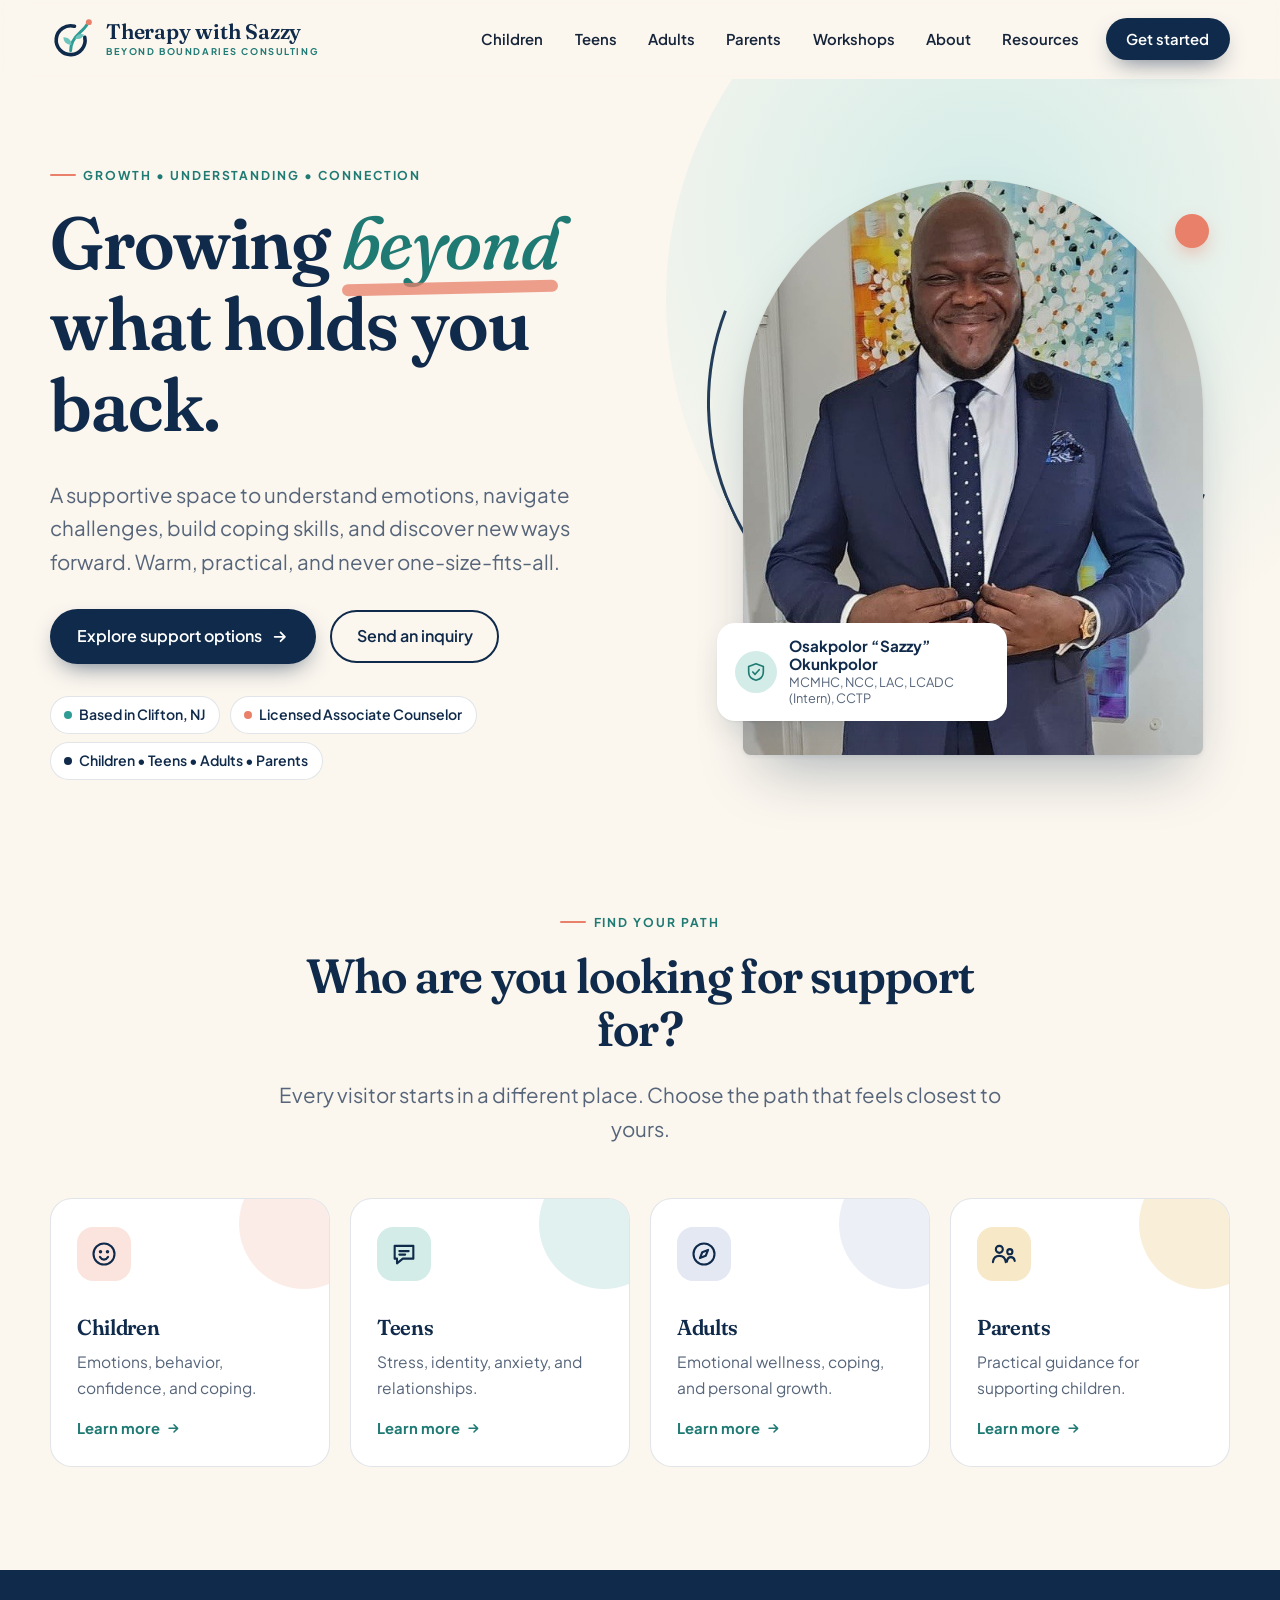
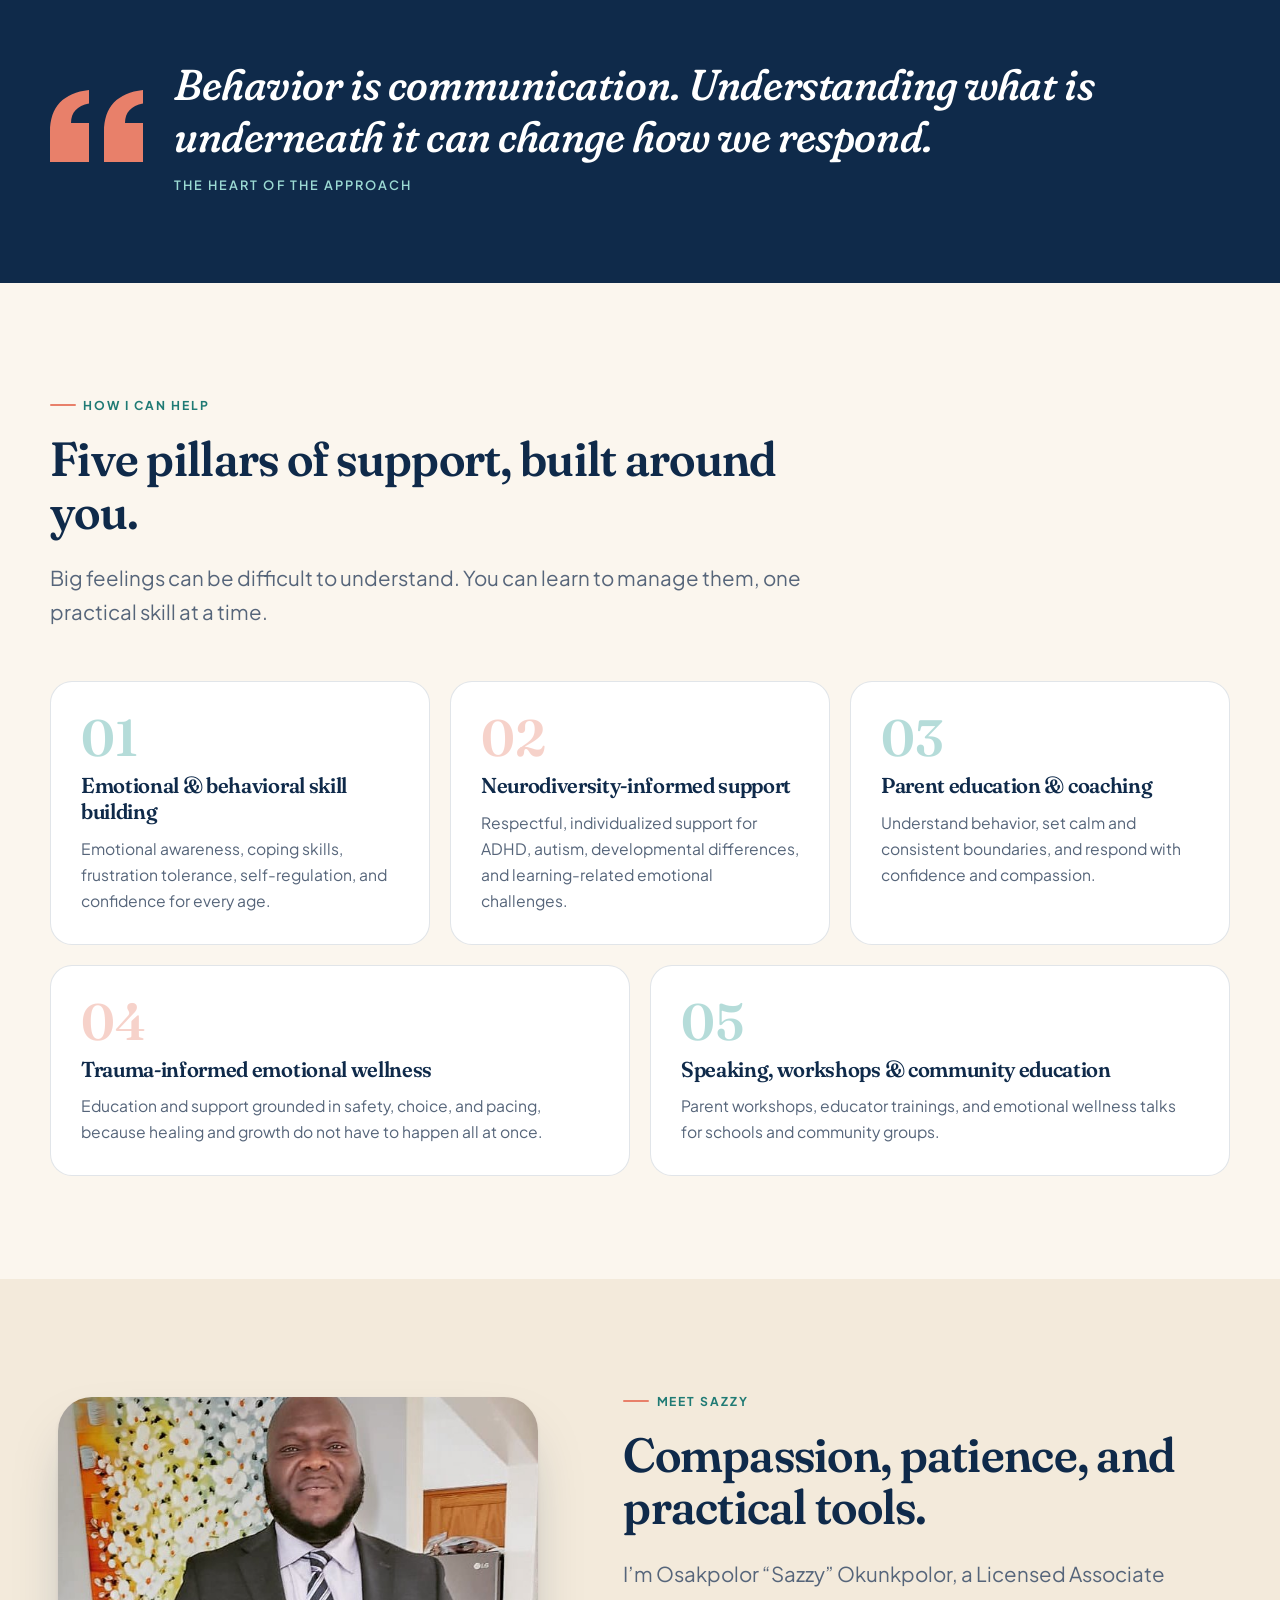
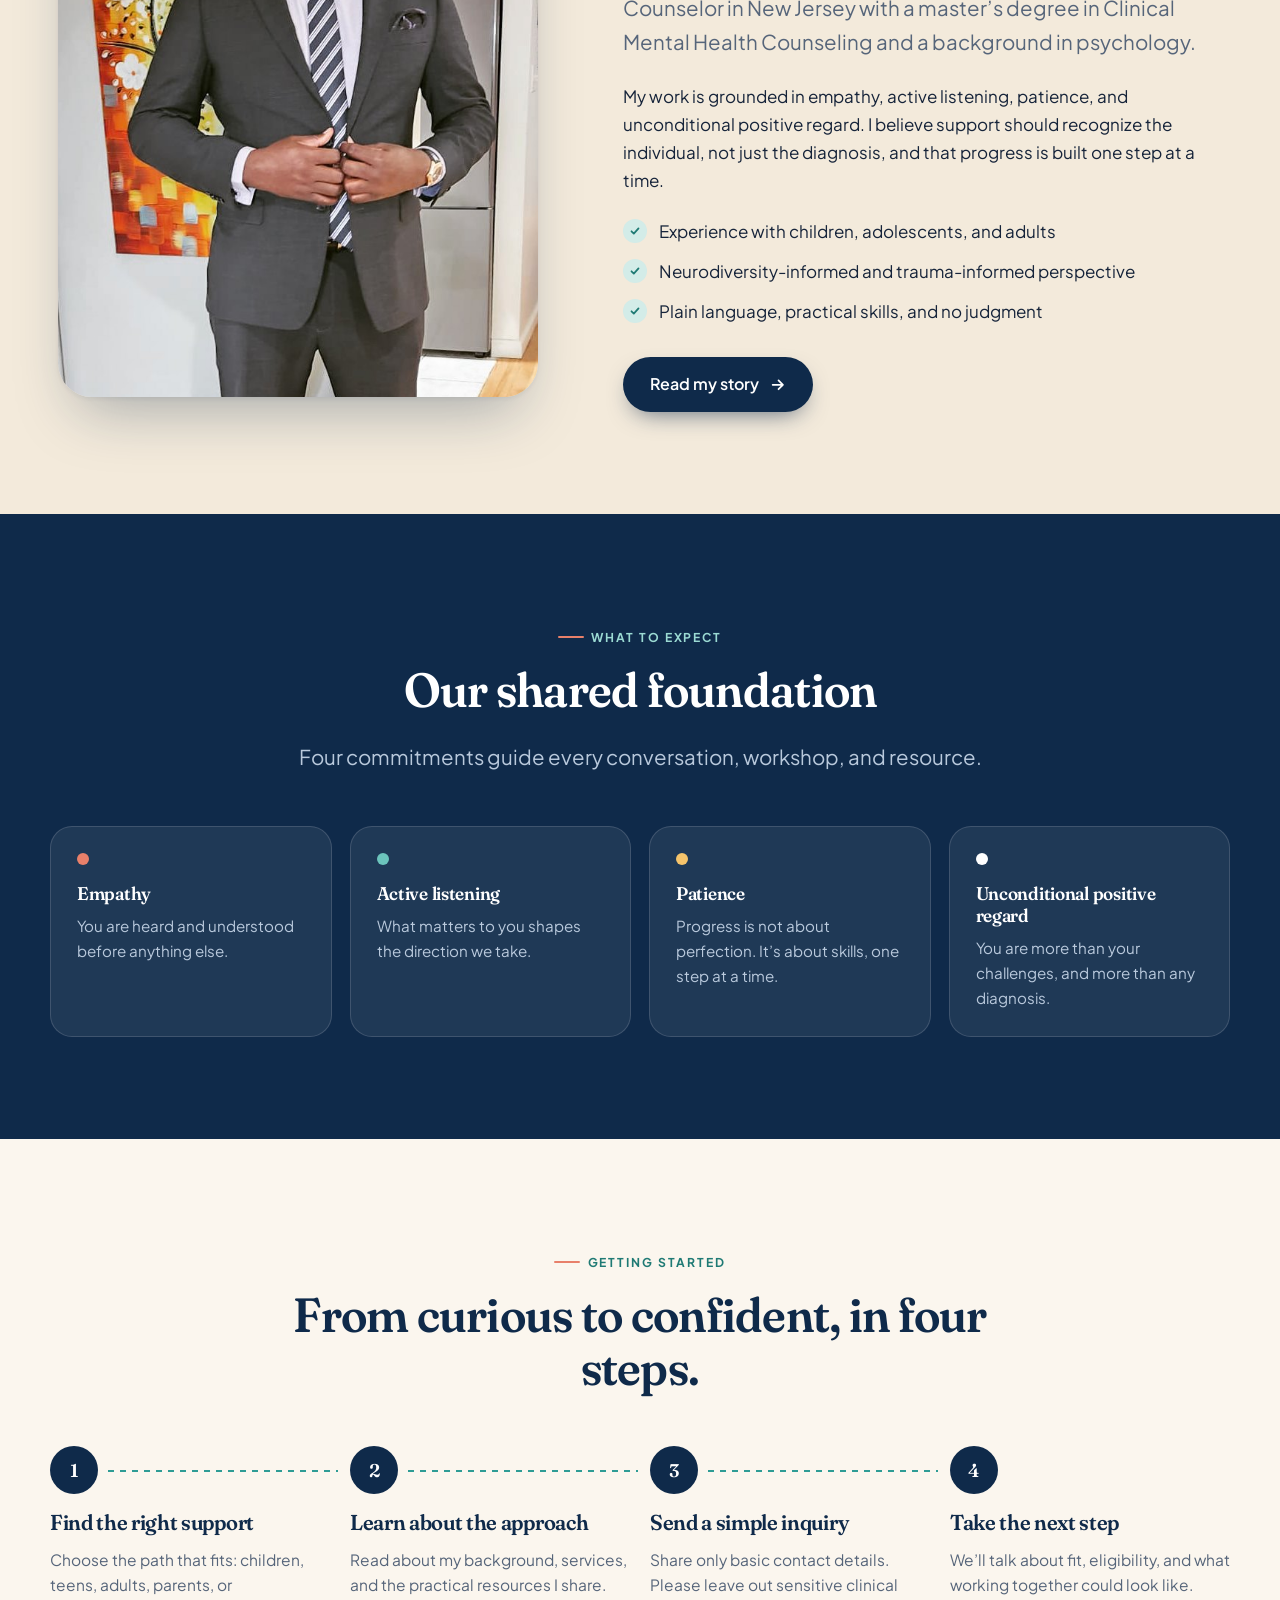
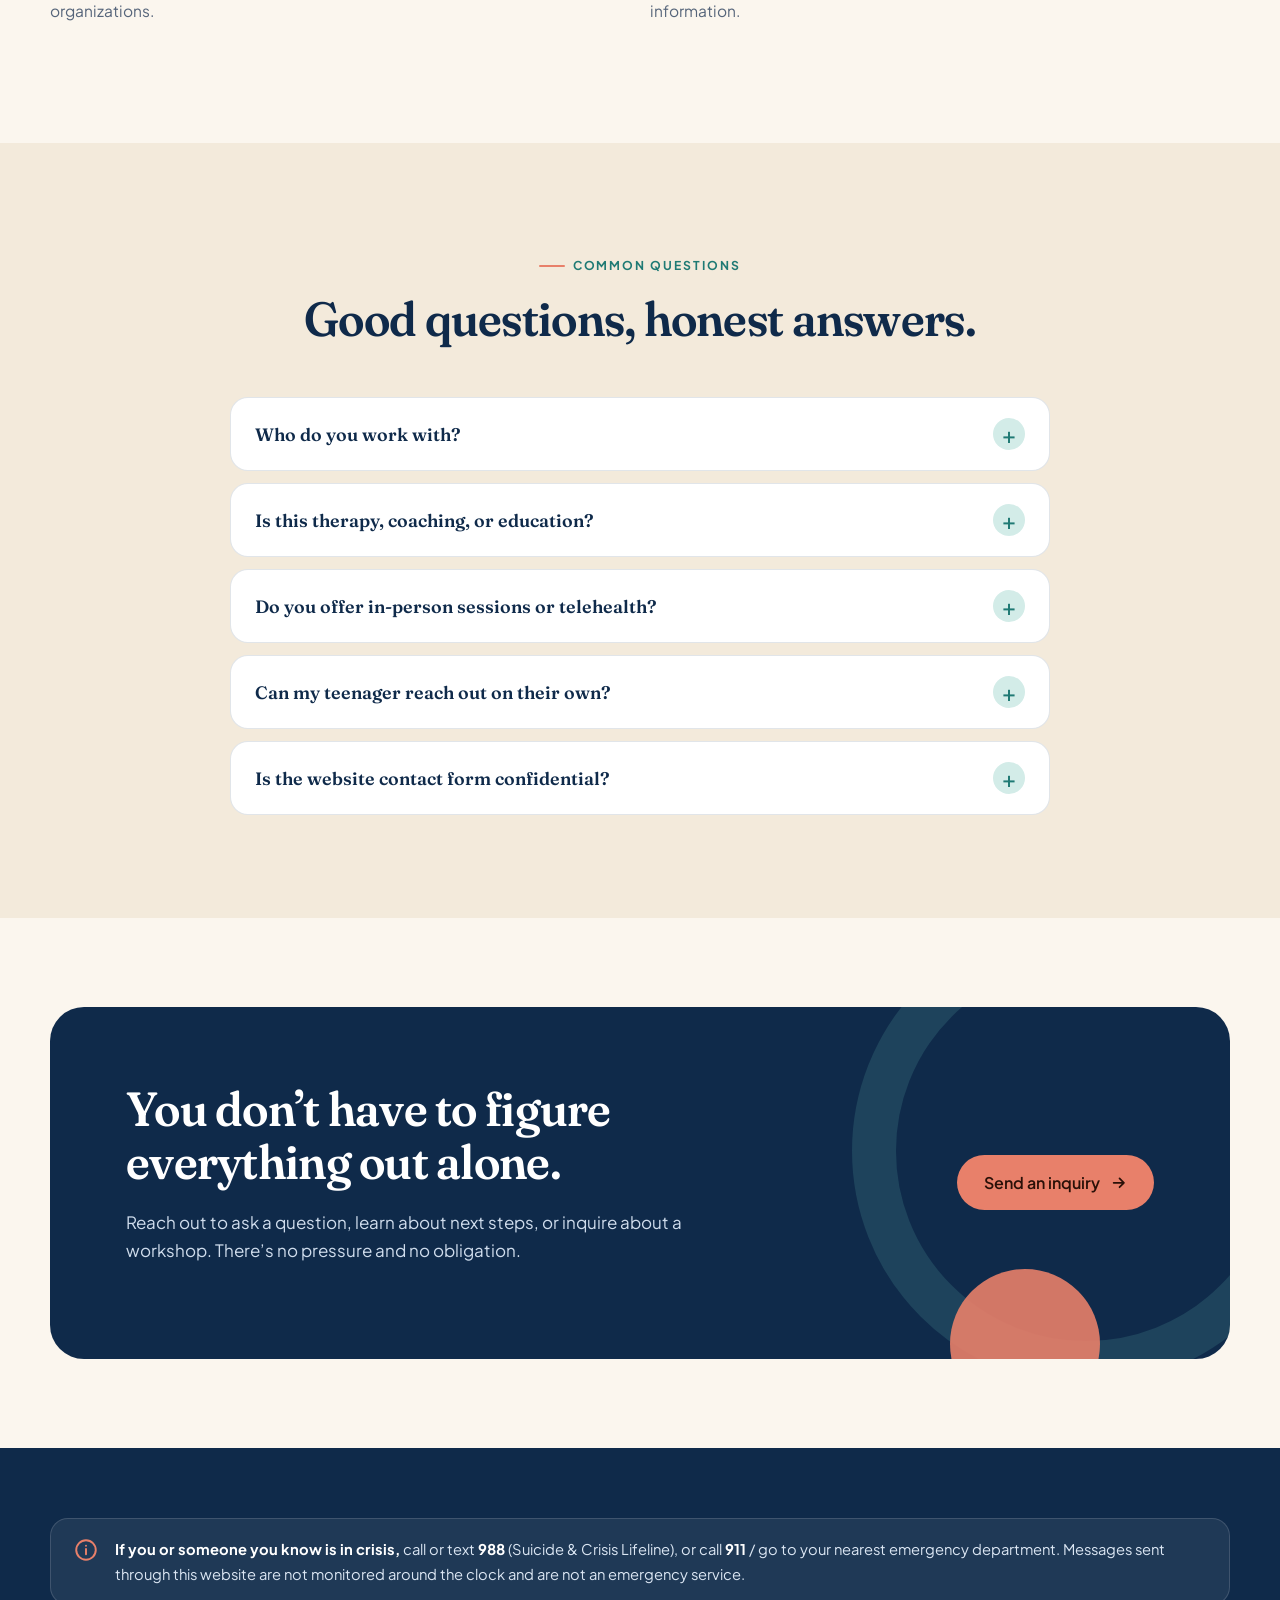
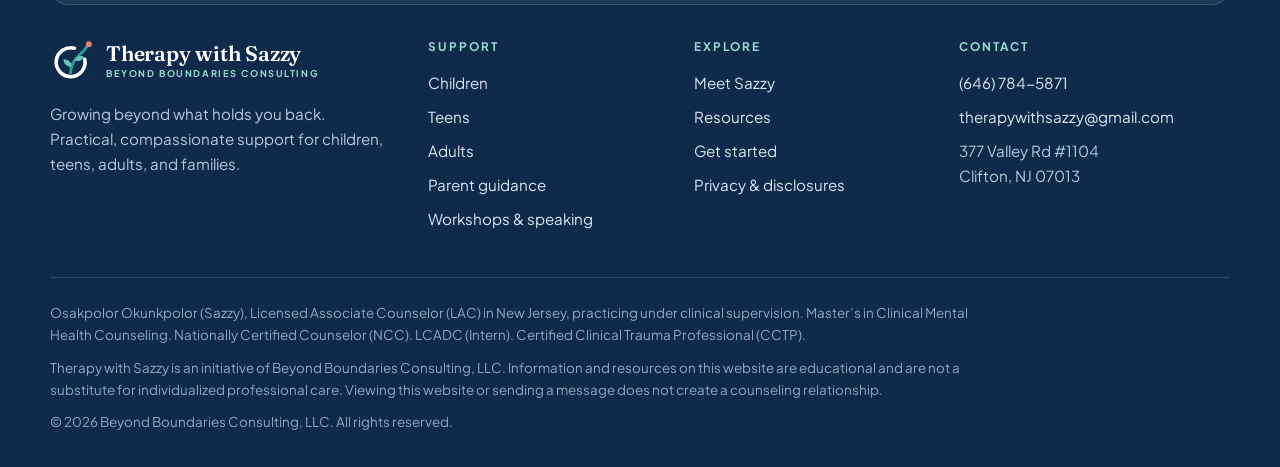
==== commit 4eec7f8a: "Use full credentials: MCMHC, NCC, LAC, LCADC (Intern), CCTP Co-Authored-By: Claude Sonnet 5.5 <norep" ====
--- a/index.html
+++ b/index.html
@@ -64,7 +64,7 @@
   <div class="hero-art reveal">
     <div class="ring-deco"></div><div class="dot-deco"></div>
     <div class="arch"><img src="/assets/img/sazzy-portrait.jpg" width="597" height="759" alt="Sazzy, smiling warmly in a navy suit and polka-dot tie" fetchpriority="high"></div>
-    <div class="float-card"><div class="badge"><svg viewBox="0 0 24 24" fill="none" stroke="currentColor" stroke-width="1.8" stroke-linecap="round" stroke-linejoin="round" aria-hidden="true"><path d="M12 3l8 3v6c0 4.5-3.2 7.8-8 9-4.8-1.2-8-4.5-8-9V6z"/><path d="M8.5 12l2.5 2.5 4.5-5"/></svg></div><div><strong>Osakpolor &ldquo;Sazzy&rdquo; Okunkpolor</strong><span>LAC, NCC &middot; Licensed Associate Counselor, New Jersey</span></div></div>
+    <div class="float-card"><div class="badge"><svg viewBox="0 0 24 24" fill="none" stroke="currentColor" stroke-width="1.8" stroke-linecap="round" stroke-linejoin="round" aria-hidden="true"><path d="M12 3l8 3v6c0 4.5-3.2 7.8-8 9-4.8-1.2-8-4.5-8-9V6z"/><path d="M8.5 12l2.5 2.5 4.5-5"/></svg></div><div><strong>Osakpolor &ldquo;Sazzy&rdquo; Okunkpolor</strong><span>MCMHC, NCC, LAC, LCADC (Intern), CCTP</span></div></div>
   </div>
 </div></section>
 
@@ -145,7 +145,7 @@
       <div><h4>Contact</h4><ul><li><a href="tel:+16467845871">(646) 784-5871</a></li><li><a href="mailto:therapywithsazzy@gmail.com">therapywithsazzy@gmail.com</a></li><li>377 Valley Rd #1104<br>Clifton, NJ 07013</li></ul></div>
     </div>
     <div class="legal">
-      <p>Osakpolor Okunkpolor (Sazzy), Licensed Associate Counselor (LAC) in New Jersey, practicing under clinical supervision. Master&rsquo;s in Clinical Mental Health Counseling. Nationally Certified Counselor (NCC). LCADC Intern.</p>
+      <p>Osakpolor Okunkpolor (Sazzy), Licensed Associate Counselor (LAC) in New Jersey, practicing under clinical supervision. Master&rsquo;s in Clinical Mental Health Counseling. Nationally Certified Counselor (NCC). LCADC (Intern). Certified Clinical Trauma Professional (CCTP).</p>
       <p>Therapy with Sazzy is an initiative of Beyond Boundaries Consulting, LLC. Information and resources on this website are educational and are not a substitute for individualized professional care. Viewing this website or sending a message does not create a counseling relationship.</p>
       <p>&copy; <span id="yr">2026</span> Beyond Boundaries Consulting, LLC. All rights reserved.</p>
     </div>
